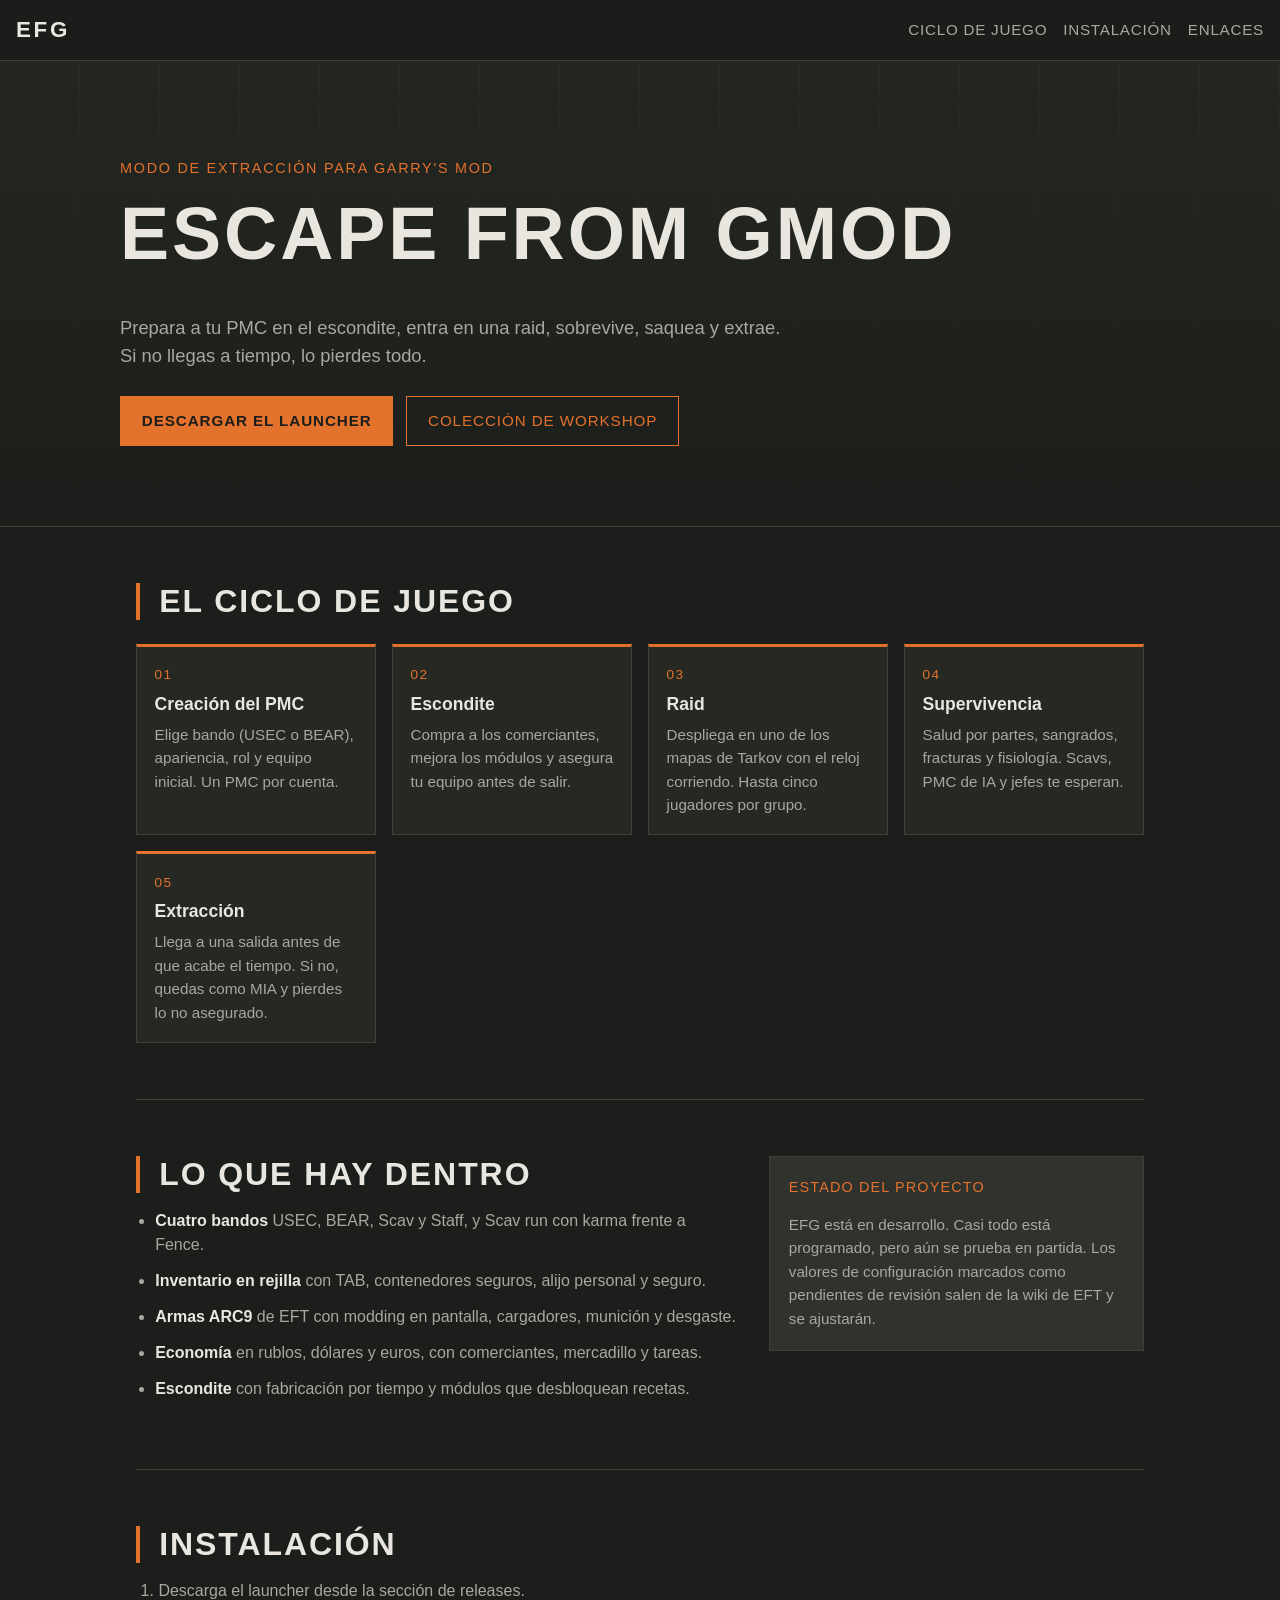
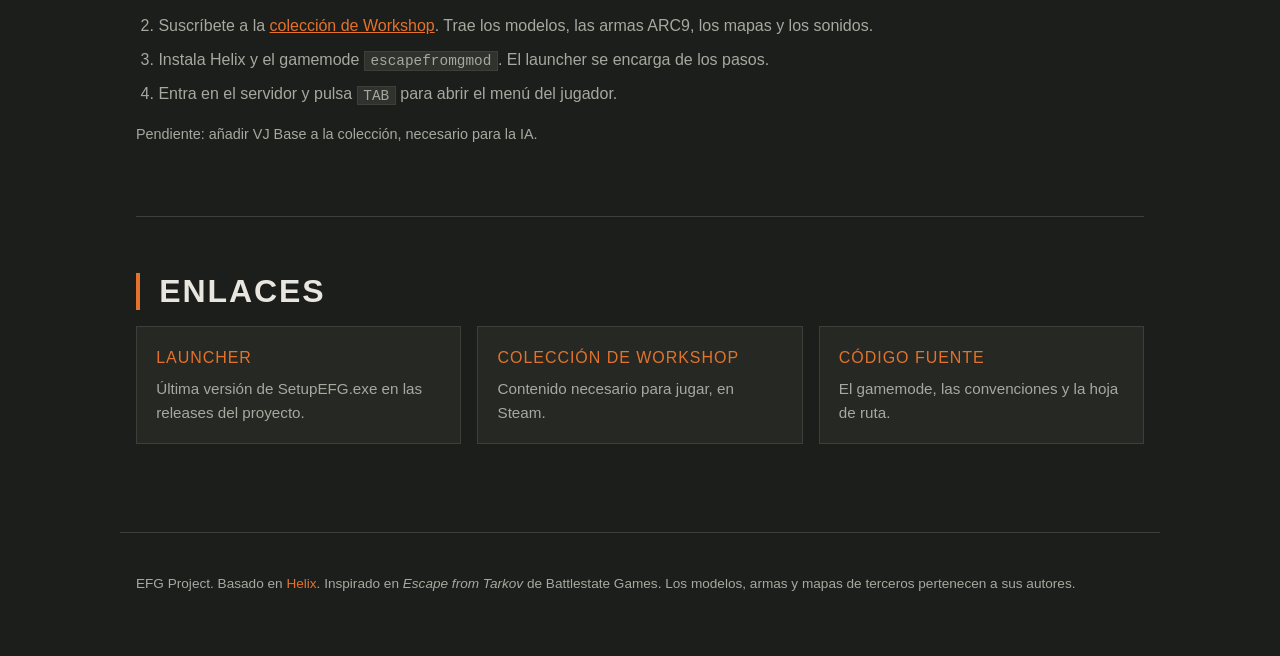
==== index.html @ bb14ceda "Añadir landing page de EFG Página estática con la presentación del modo, el ciclo de juego, instalac" ====
<!doctype html>
<html lang="es">
<head>
	<meta charset="utf-8">
	<meta name="viewport" content="width=device-width, initial-scale=1">
	<title>EFG: Escape from Gmod</title>
	<meta name="description" content="EFG es un modo de extracción al estilo Escape from Tarkov para Garry's Mod, construido sobre Helix.">
	<link rel="icon" href="assets/favicon.svg" type="image/svg+xml">
	<link rel="stylesheet" href="styles.css">
</head>
<body>
	<header class="topbar">
		<a class="brand" href="#inicio">EFG</a>
		<nav class="menu">
			<a href="#ciclo">Ciclo de juego</a>
			<a href="#instalacion">Instalación</a>
			<a href="#enlaces">Enlaces</a>
		</nav>
	</header>

	<section class="hero" id="inicio">
		<div class="hero-inner">
			<p class="kicker">Modo de extracción para Garry's Mod</p>
			<h1>Escape from Gmod</h1>
			<p class="lead">Prepara a tu PMC en el escondite, entra en una raid, sobrevive, saquea y extrae. Si no llegas a tiempo, lo pierdes todo.</p>
			<div class="actions">
				<a class="btn primary" href="https://github.com/IosifStalin6773/EFG/releases/tag/launcher-latest">Descargar el launcher</a>
				<a class="btn" href="https://steamcommunity.com/sharedfiles/filedetails/?id=3224545557">Colección de Workshop</a>
			</div>
		</div>
	</section>

	<main>
		<section class="section" id="ciclo">
			<h2>El ciclo de juego</h2>
			<ol class="cycle">
				<li>
					<span class="step">01</span>
					<h3>Creación del PMC</h3>
					<p>Elige bando (USEC o BEAR), apariencia, rol y equipo inicial. Un PMC por cuenta.</p>
				</li>
				<li>
					<span class="step">02</span>
					<h3>Escondite</h3>
					<p>Compra a los comerciantes, mejora los módulos y asegura tu equipo antes de salir.</p>
				</li>
				<li>
					<span class="step">03</span>
					<h3>Raid</h3>
					<p>Despliega en uno de los mapas de Tarkov con el reloj corriendo. Hasta cinco jugadores por grupo.</p>
				</li>
				<li>
					<span class="step">04</span>
					<h3>Supervivencia</h3>
					<p>Salud por partes, sangrados, fracturas y fisiología. Scavs, PMC de IA y jefes te esperan.</p>
				</li>
				<li>
					<span class="step">05</span>
					<h3>Extracción</h3>
					<p>Llega a una salida antes de que acabe el tiempo. Si no, quedas como MIA y pierdes lo no asegurado.</p>
				</li>
			</ol>
		</section>

		<section class="section split">
			<div>
				<h2>Lo que hay dentro</h2>
				<ul class="features">
					<li><strong>Cuatro bandos</strong> USEC, BEAR, Scav y Staff, y Scav run con karma frente a Fence.</li>
					<li><strong>Inventario en rejilla</strong> con TAB, contenedores seguros, alijo personal y seguro.</li>
					<li><strong>Armas ARC9</strong> de EFT con modding en pantalla, cargadores, munición y desgaste.</li>
					<li><strong>Economía</strong> en rublos, dólares y euros, con comerciantes, mercadillo y tareas.</li>
					<li><strong>Escondite</strong> con fabricación por tiempo y módulos que desbloquean recetas.</li>
				</ul>
			</div>
			<aside class="note">
				<p class="note-title">Estado del proyecto</p>
				<p>EFG está en desarrollo. Casi todo está programado, pero aún se prueba en partida. Los valores de configuración marcados como pendientes de revisión salen de la wiki de EFT y se ajustarán.</p>
			</aside>
		</section>

		<section class="section" id="instalacion">
			<h2>Instalación</h2>
			<ol class="steps">
				<li>Descarga el launcher desde la sección de releases.</li>
				<li>Suscríbete a la <a href="https://steamcommunity.com/sharedfiles/filedetails/?id=3224545557">colección de Workshop</a>. Trae los modelos, las armas ARC9, los mapas y los sonidos.</li>
				<li>Instala Helix y el gamemode <code>escapefromgmod</code>. El launcher se encarga de los pasos.</li>
				<li>Entra en el servidor y pulsa <kbd>TAB</kbd> para abrir el menú del jugador.</li>
			</ol>
			<p class="muted">Pendiente: añadir VJ Base a la colección, necesario para la IA.</p>
		</section>

		<section class="section" id="enlaces">
			<h2>Enlaces</h2>
			<div class="links">
				<a class="card" href="https://github.com/IosifStalin6773/EFG/releases/tag/launcher-latest">
					<span class="card-title">Launcher</span>
					<span class="card-text">Última versión de SetupEFG.exe en las releases del proyecto.</span>
				</a>
				<a class="card" href="https://steamcommunity.com/sharedfiles/filedetails/?id=3224545557">
					<span class="card-title">Colección de Workshop</span>
					<span class="card-text">Contenido necesario para jugar, en Steam.</span>
				</a>
				<a class="card" href="https://github.com/IosifStalin6773/EFG">
					<span class="card-title">Código fuente</span>
					<span class="card-text">El gamemode, las convenciones y la hoja de ruta.</span>
				</a>
			</div>
		</section>
	</main>

	<footer class="footer">
		<p>EFG Project. Basado en <a href="https://github.com/nebulouscloud/helix">Helix</a>. Inspirado en <em>Escape from Tarkov</em> de Battlestate Games. Los modelos, armas y mapas de terceros pertenecen a sus autores.</p>
	</footer>
</body>
</html>
---- styles.css ----
:root {
	--efg-bg: #1c1e1b;
	--efg-panel: #262823;
	--efg-panel-2: #2f322d;
	--efg-line: #3d4039;
	--efg-text: #e8e6df;
	--efg-muted: #a7a89f;
	--efg-accent: #e3722d;
	--efg-accent-dark: #8c3b14;
	--efg-font: "Bender", "Segoe UI", Arial, Helvetica, sans-serif;
}

* {
	box-sizing: border-box;
}

html {
	scroll-behavior: smooth;
}

body {
	margin: 0;
	background: var(--efg-bg);
	color: var(--efg-text);
	font-family: var(--efg-font);
	line-height: 1.55;
}

a {
	color: var(--efg-accent);
	text-decoration: none;
}

a:hover {
	text-decoration: underline;
}

h1,
h2,
h3 {
	line-height: 1.15;
	margin: 0 0 0.5em;
}

h1 {
	font-size: clamp(2.4rem, 7vw, 4.6rem);
	text-transform: uppercase;
	letter-spacing: 0.04em;
}

h2 {
	font-size: clamp(1.5rem, 4vw, 2rem);
	text-transform: uppercase;
	letter-spacing: 0.06em;
	border-left: 4px solid var(--efg-accent);
	padding-left: 0.6em;
}

h3 {
	font-size: 1.1rem;
}

p {
	margin: 0 0 1em;
}

.topbar {
	position: sticky;
	top: 0;
	z-index: 10;
	display: flex;
	align-items: center;
	justify-content: space-between;
	flex-wrap: wrap;
	gap: 0.5rem 1rem;
	padding: 0.8rem 16px;
	background: rgba(28, 30, 27, 0.94);
	border-bottom: 1px solid var(--efg-line);
}

.brand {
	color: var(--efg-text);
	font-size: 1.4rem;
	font-weight: bold;
	letter-spacing: 0.12em;
}

.menu {
	display: flex;
	flex-wrap: wrap;
	gap: 1rem;
}

.menu a {
	color: var(--efg-muted);
	font-size: 0.95rem;
	text-transform: uppercase;
	letter-spacing: 0.05em;
}

.menu a:hover {
	color: var(--efg-accent);
	text-decoration: none;
}

.hero {
	padding: 6rem 16px 5rem;
	background:
		linear-gradient(180deg, rgba(28, 30, 27, 0.2), var(--efg-bg)),
		repeating-linear-gradient(90deg, transparent 0 79px, rgba(227, 114, 45, 0.06) 79px 80px),
		var(--efg-panel);
	border-bottom: 1px solid var(--efg-line);
}

.hero-inner,
main,
.footer {
	max-width: 1040px;
	margin: 0 auto;
}

.kicker {
	color: var(--efg-accent);
	text-transform: uppercase;
	letter-spacing: 0.12em;
	font-size: 0.9rem;
	margin-bottom: 0.8rem;
}

.lead {
	font-size: 1.15rem;
	color: var(--efg-muted);
	max-width: 42rem;
}

.actions {
	display: flex;
	flex-wrap: wrap;
	gap: 0.8rem;
	margin-top: 1.6rem;
}

.btn {
	display: inline-block;
	padding: 0.75rem 1.3rem;
	border: 1px solid var(--efg-accent);
	color: var(--efg-accent);
	text-transform: uppercase;
	letter-spacing: 0.06em;
	font-size: 0.95rem;
}

.btn:hover {
	background: rgba(227, 114, 45, 0.12);
	text-decoration: none;
}

.btn.primary {
	background: var(--efg-accent);
	color: #1c1e1b;
	font-weight: bold;
}

.btn.primary:hover {
	background: #f0844a;
}

main {
	padding: 0 16px;
}

.section {
	padding: 3.5rem 0;
	border-bottom: 1px solid var(--efg-line);
}

.section:last-of-type {
	border-bottom: none;
}

.cycle {
	list-style: none;
	padding: 0;
	margin: 1.5rem 0 0;
	display: grid;
	grid-template-columns: repeat(auto-fit, minmax(190px, 1fr));
	gap: 1rem;
	counter-reset: none;
}

.cycle li {
	background: var(--efg-panel);
	border: 1px solid var(--efg-line);
	border-top: 3px solid var(--efg-accent);
	padding: 1.1rem;
}

.step {
	display: block;
	color: var(--efg-accent);
	font-size: 0.85rem;
	letter-spacing: 0.1em;
	margin-bottom: 0.5rem;
}

.cycle p {
	color: var(--efg-muted);
	font-size: 0.95rem;
	margin: 0;
}

.split {
	display: grid;
	grid-template-columns: 1.6fr 1fr;
	gap: 2rem;
	align-items: start;
}

.features {
	padding-left: 1.2rem;
	margin: 0;
}

.features li {
	margin-bottom: 0.7rem;
	color: var(--efg-muted);
}

.features strong {
	color: var(--efg-text);
}

.note {
	background: var(--efg-panel-2);
	border: 1px solid var(--efg-line);
	padding: 1.2rem;
}

.note-title {
	color: var(--efg-accent);
	text-transform: uppercase;
	letter-spacing: 0.08em;
	font-size: 0.9rem;
}

.note p:last-child {
	margin: 0;
	color: var(--efg-muted);
	font-size: 0.95rem;
}

.steps {
	padding-left: 1.4rem;
	color: var(--efg-muted);
}

.steps li {
	margin-bottom: 0.6rem;
}

.steps a {
	text-decoration: underline;
}

code,
kbd {
	font-family: Consolas, "Courier New", monospace;
	background: var(--efg-panel-2);
	border: 1px solid var(--efg-line);
	padding: 0.05rem 0.35rem;
	font-size: 0.9em;
}

.muted {
	color: var(--efg-muted);
	font-size: 0.9rem;
	margin-top: 1rem;
}

.links {
	display: grid;
	grid-template-columns: repeat(auto-fit, minmax(240px, 1fr));
	gap: 1rem;
}

.card {
	display: flex;
	flex-direction: column;
	gap: 0.4rem;
	padding: 1.2rem;
	background: var(--efg-panel);
	border: 1px solid var(--efg-line);
	color: var(--efg-text);
}

.card:hover {
	border-color: var(--efg-accent);
	text-decoration: none;
}

.card-title {
	color: var(--efg-accent);
	text-transform: uppercase;
	letter-spacing: 0.06em;
}

.card-text {
	color: var(--efg-muted);
	font-size: 0.95rem;
}

.footer {
	padding: 2.5rem 16px 3rem;
	color: var(--efg-muted);
	font-size: 0.85rem;
	border-top: 1px solid var(--efg-line);
	margin-top: 2rem;
}

@media (max-width: 760px) {
	.split {
		grid-template-columns: 1fr;
	}

	.hero {
		padding: 4rem 16px 3.5rem;
	}
}
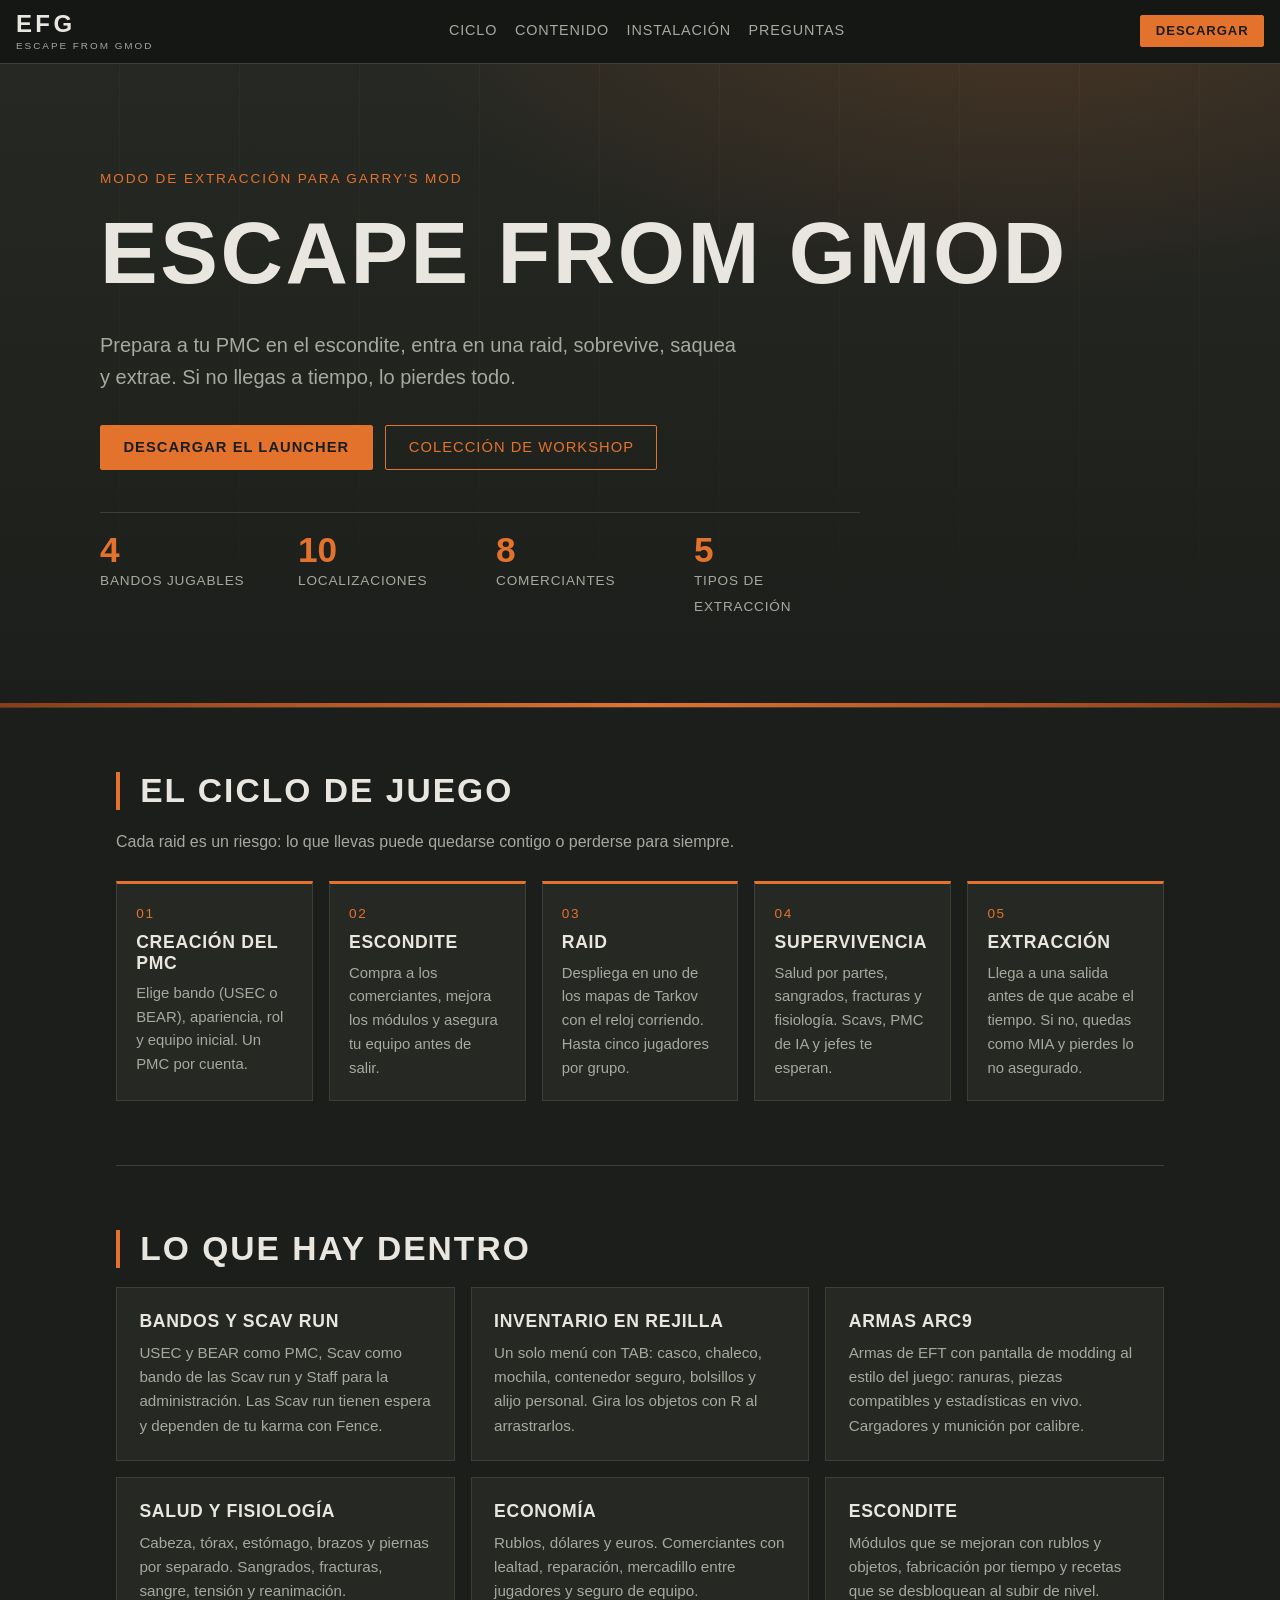
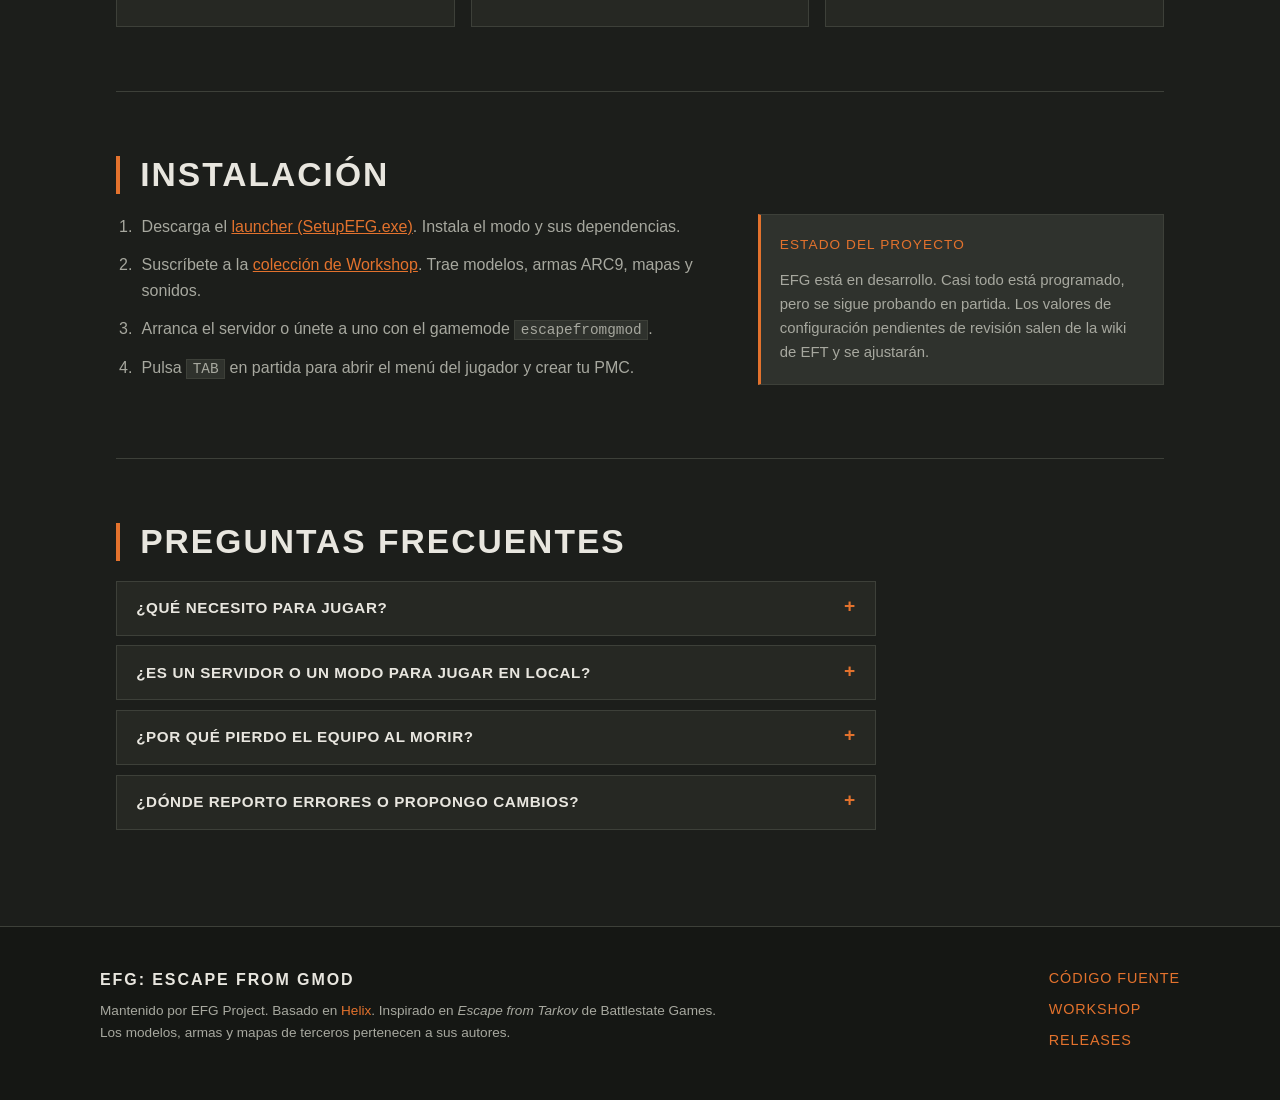
==== commit 7f1966ab: "Rediseñar la landing de EFG y añadir metadatos para compartir Portada con cifras del modo, barra sup" ====
--- a/index.html
+++ b/index.html
@@ -3,19 +3,37 @@
 <head>
 	<meta charset="utf-8">
 	<meta name="viewport" content="width=device-width, initial-scale=1">
-	<title>EFG: Escape from Gmod</title>
-	<meta name="description" content="EFG es un modo de extracción al estilo Escape from Tarkov para Garry's Mod, construido sobre Helix.">
+	<title>EFG: Escape from Gmod, modo de extracción para Garry's Mod</title>
+	<meta name="description" content="EFG es un modo de extracción al estilo Escape from Tarkov para Garry's Mod, construido sobre Helix. Prepara tu PMC, entra en raid, saquea y extrae.">
+	<meta name="theme-color" content="#1c1e1b">
+	<meta name="robots" content="index, follow">
+	<link rel="canonical" href="https://escapefromgmod.dpdns.org/">
 	<link rel="icon" href="assets/favicon.svg" type="image/svg+xml">
+
+	<meta property="og:type" content="website">
+	<meta property="og:site_name" content="EFG: Escape from Gmod">
+	<meta property="og:title" content="EFG: Escape from Gmod">
+	<meta property="og:description" content="Modo de extracción al estilo Escape from Tarkov para Garry's Mod. Prepara tu PMC, sobrevive, saquea y extrae.">
+	<meta property="og:url" content="https://escapefromgmod.dpdns.org/">
+	<meta property="og:locale" content="es_ES">
+	<meta name="twitter:card" content="summary">
+	<meta name="twitter:title" content="EFG: Escape from Gmod">
+	<meta name="twitter:description" content="Modo de extracción al estilo Escape from Tarkov para Garry's Mod.">
+
 	<link rel="stylesheet" href="styles.css">
 </head>
 <body>
+	<a class="skip" href="#contenido">Saltar al contenido</a>
+
 	<header class="topbar">
-		<a class="brand" href="#inicio">EFG</a>
-		<nav class="menu">
-			<a href="#ciclo">Ciclo de juego</a>
+		<a class="brand" href="#inicio" aria-label="EFG, inicio">EFG<span>Escape from Gmod</span></a>
+		<nav class="menu" aria-label="Principal">
+			<a href="#ciclo">Ciclo</a>
+			<a href="#contenido-modo">Contenido</a>
 			<a href="#instalacion">Instalación</a>
-			<a href="#enlaces">Enlaces</a>
+			<a href="#preguntas">Preguntas</a>
 		</nav>
+		<a class="btn small" href="https://github.com/IosifStalin6773/EFG/releases/download/launcher-latest/SetupEFG.exe">Descargar</a>
 	</header>
 
 	<section class="hero" id="inicio">
@@ -24,15 +42,22 @@
 			<h1>Escape from Gmod</h1>
 			<p class="lead">Prepara a tu PMC en el escondite, entra en una raid, sobrevive, saquea y extrae. Si no llegas a tiempo, lo pierdes todo.</p>
 			<div class="actions">
-				<a class="btn primary" href="https://github.com/IosifStalin6773/EFG/releases/tag/launcher-latest">Descargar el launcher</a>
+				<a class="btn primary" href="https://github.com/IosifStalin6773/EFG/releases/download/launcher-latest/SetupEFG.exe">Descargar el launcher</a>
 				<a class="btn" href="https://steamcommunity.com/sharedfiles/filedetails/?id=3224545557">Colección de Workshop</a>
 			</div>
+			<ul class="stats" aria-label="Datos del modo">
+				<li><strong>4</strong><span>bandos jugables</span></li>
+				<li><strong>10</strong><span>localizaciones</span></li>
+				<li><strong>8</strong><span>comerciantes</span></li>
+				<li><strong>5</strong><span>tipos de extracción</span></li>
+			</ul>
 		</div>
 	</section>
 
-	<main>
+	<main id="contenido">
 		<section class="section" id="ciclo">
 			<h2>El ciclo de juego</h2>
+			<p class="intro">Cada raid es un riesgo: lo que llevas puede quedarse contigo o perderse para siempre.</p>
 			<ol class="cycle">
 				<li>
 					<span class="step">01</span>
@@ -62,55 +87,87 @@
 			</ol>
 		</section>
 
-		<section class="section split">
-			<div>
-				<h2>Lo que hay dentro</h2>
-				<ul class="features">
-					<li><strong>Cuatro bandos</strong> USEC, BEAR, Scav y Staff, y Scav run con karma frente a Fence.</li>
-					<li><strong>Inventario en rejilla</strong> con TAB, contenedores seguros, alijo personal y seguro.</li>
-					<li><strong>Armas ARC9</strong> de EFT con modding en pantalla, cargadores, munición y desgaste.</li>
-					<li><strong>Economía</strong> en rublos, dólares y euros, con comerciantes, mercadillo y tareas.</li>
-					<li><strong>Escondite</strong> con fabricación por tiempo y módulos que desbloquean recetas.</li>
-				</ul>
+		<section class="section" id="contenido-modo">
+			<h2>Lo que hay dentro</h2>
+			<div class="grid">
+				<article class="feature">
+					<h3>Bandos y Scav run</h3>
+					<p>USEC y BEAR como PMC, Scav como bando de las Scav run y Staff para la administración. Las Scav run tienen espera y dependen de tu karma con Fence.</p>
+				</article>
+				<article class="feature">
+					<h3>Inventario en rejilla</h3>
+					<p>Un solo menú con TAB: casco, chaleco, mochila, contenedor seguro, bolsillos y alijo personal. Gira los objetos con R al arrastrarlos.</p>
+				</article>
+				<article class="feature">
+					<h3>Armas ARC9</h3>
+					<p>Armas de EFT con pantalla de modding al estilo del juego: ranuras, piezas compatibles y estadísticas en vivo. Cargadores y munición por calibre.</p>
+				</article>
+				<article class="feature">
+					<h3>Salud y fisiología</h3>
+					<p>Cabeza, tórax, estómago, brazos y piernas por separado. Sangrados, fracturas, sangre, tensión y reanimación.</p>
+				</article>
+				<article class="feature">
+					<h3>Economía</h3>
+					<p>Rublos, dólares y euros. Comerciantes con lealtad, reparación, mercadillo entre jugadores y seguro de equipo.</p>
+				</article>
+				<article class="feature">
+					<h3>Escondite</h3>
+					<p>Módulos que se mejoran con rublos y objetos, fabricación por tiempo y recetas que se desbloquean al subir de nivel.</p>
+				</article>
 			</div>
-			<aside class="note">
-				<p class="note-title">Estado del proyecto</p>
-				<p>EFG está en desarrollo. Casi todo está programado, pero aún se prueba en partida. Los valores de configuración marcados como pendientes de revisión salen de la wiki de EFT y se ajustarán.</p>
-			</aside>
 		</section>
 
 		<section class="section" id="instalacion">
 			<h2>Instalación</h2>
-			<ol class="steps">
-				<li>Descarga el launcher desde la sección de releases.</li>
-				<li>Suscríbete a la <a href="https://steamcommunity.com/sharedfiles/filedetails/?id=3224545557">colección de Workshop</a>. Trae los modelos, las armas ARC9, los mapas y los sonidos.</li>
-				<li>Instala Helix y el gamemode <code>escapefromgmod</code>. El launcher se encarga de los pasos.</li>
-				<li>Entra en el servidor y pulsa <kbd>TAB</kbd> para abrir el menú del jugador.</li>
-			</ol>
-			<p class="muted">Pendiente: añadir VJ Base a la colección, necesario para la IA.</p>
+			<div class="split">
+				<ol class="steps">
+					<li>Descarga el <a href="https://github.com/IosifStalin6773/EFG/releases/download/launcher-latest/SetupEFG.exe">launcher (SetupEFG.exe)</a>. Instala el modo y sus dependencias.</li>
+					<li>Suscríbete a la <a href="https://steamcommunity.com/sharedfiles/filedetails/?id=3224545557">colección de Workshop</a>. Trae modelos, armas ARC9, mapas y sonidos.</li>
+					<li>Arranca el servidor o únete a uno con el gamemode <code>escapefromgmod</code>.</li>
+					<li>Pulsa <kbd>TAB</kbd> en partida para abrir el menú del jugador y crear tu PMC.</li>
+				</ol>
+				<aside class="note">
+					<p class="note-title">Estado del proyecto</p>
+					<p>EFG está en desarrollo. Casi todo está programado, pero se sigue probando en partida. Los valores de configuración pendientes de revisión salen de la wiki de EFT y se ajustarán.</p>
+				</aside>
+			</div>
 		</section>
 
-		<section class="section" id="enlaces">
-			<h2>Enlaces</h2>
-			<div class="links">
-				<a class="card" href="https://github.com/IosifStalin6773/EFG/releases/tag/launcher-latest">
-					<span class="card-title">Launcher</span>
-					<span class="card-text">Última versión de SetupEFG.exe en las releases del proyecto.</span>
-				</a>
-				<a class="card" href="https://steamcommunity.com/sharedfiles/filedetails/?id=3224545557">
-					<span class="card-title">Colección de Workshop</span>
-					<span class="card-text">Contenido necesario para jugar, en Steam.</span>
-				</a>
-				<a class="card" href="https://github.com/IosifStalin6773/EFG">
-					<span class="card-title">Código fuente</span>
-					<span class="card-text">El gamemode, las convenciones y la hoja de ruta.</span>
-				</a>
+		<section class="section" id="preguntas">
+			<h2>Preguntas frecuentes</h2>
+			<div class="faq">
+				<details>
+					<summary>¿Qué necesito para jugar?</summary>
+					<p>Garry's Mod con Helix en <code>garrysmod/gamemodes/helix</code>, el gamemode EFG y la colección de Workshop. Para la IA hace falta VJ Base, que todavía no está en la colección.</p>
+				</details>
+				<details>
+					<summary>¿Es un servidor o un modo para jugar en local?</summary>
+					<p>Funciona en un servidor dedicado o en un servidor de escucha. Los administradores tienen comandos para crear raids, zonas de IA, botín y comerciantes.</p>
+				</details>
+				<details>
+					<summary>¿Por qué pierdo el equipo al morir?</summary>
+					<p>Es el ciclo de EFT: lo que llevas se pierde salvo lo que aseguras y el contenedor seguro. Lo asegurado vuelve a tu alijo tras un tiempo.</p>
+				</details>
+				<details>
+					<summary>¿Dónde reporto errores o propongo cambios?</summary>
+					<p>En el <a href="https://github.com/IosifStalin6773/EFG/issues">repositorio del proyecto</a>. Las mejoras previstas están en la hoja de ruta del README.</p>
+				</details>
 			</div>
 		</section>
 	</main>
 
 	<footer class="footer">
-		<p>EFG Project. Basado en <a href="https://github.com/nebulouscloud/helix">Helix</a>. Inspirado en <em>Escape from Tarkov</em> de Battlestate Games. Los modelos, armas y mapas de terceros pertenecen a sus autores.</p>
+		<div class="footer-inner">
+			<div>
+				<p class="brand-foot">EFG: Escape from Gmod</p>
+				<p class="muted">Mantenido por EFG Project. Basado en <a href="https://github.com/nebulouscloud/helix">Helix</a>. Inspirado en <em>Escape from Tarkov</em> de Battlestate Games. Los modelos, armas y mapas de terceros pertenecen a sus autores.</p>
+			</div>
+			<nav class="footer-links" aria-label="Enlaces">
+				<a href="https://github.com/IosifStalin6773/EFG">Código fuente</a>
+				<a href="https://steamcommunity.com/sharedfiles/filedetails/?id=3224545557">Workshop</a>
+				<a href="https://github.com/IosifStalin6773/EFG/releases/tag/launcher-latest">Releases</a>
+			</nav>
+		</div>
 	</footer>
 </body>
 </html>
--- a/styles.css
+++ b/styles.css
@@ -1,13 +1,16 @@
 :root {
 	--efg-bg: #1c1e1b;
+	--efg-bg-deep: #151714;
 	--efg-panel: #262823;
 	--efg-panel-2: #2f322d;
 	--efg-line: #3d4039;
 	--efg-text: #e8e6df;
 	--efg-muted: #a7a89f;
 	--efg-accent: #e3722d;
+	--efg-accent-hi: #f0844a;
 	--efg-accent-dark: #8c3b14;
 	--efg-font: "Bender", "Segoe UI", Arial, Helvetica, sans-serif;
+	--efg-radius: 2px;
 }
 
 * {
@@ -16,6 +19,7 @@
 
 html {
 	scroll-behavior: smooth;
+	-webkit-text-size-adjust: 100%;
 }
 
 body {
@@ -23,7 +27,9 @@
 	background: var(--efg-bg);
 	color: var(--efg-text);
 	font-family: var(--efg-font);
-	line-height: 1.55;
+	font-size: 16px;
+	line-height: 1.6;
+	-webkit-font-smoothing: antialiased;
 }
 
 a {
@@ -33,6 +39,12 @@
 
 a:hover {
 	text-decoration: underline;
+}
+
+a:focus-visible,
+summary:focus-visible {
+	outline: 2px solid var(--efg-accent-hi);
+	outline-offset: 3px;
 }
 
 h1,
@@ -43,26 +55,56 @@
 }
 
 h1 {
-	font-size: clamp(2.4rem, 7vw, 4.6rem);
-	text-transform: uppercase;
-	letter-spacing: 0.04em;
+	font-size: clamp(2.6rem, 8vw, 5.4rem);
+	text-transform: uppercase;
+	letter-spacing: 0.03em;
+	margin-bottom: 0.3em;
 }
 
 h2 {
-	font-size: clamp(1.5rem, 4vw, 2rem);
+	font-size: clamp(1.5rem, 4vw, 2.1rem);
 	text-transform: uppercase;
 	letter-spacing: 0.06em;
 	border-left: 4px solid var(--efg-accent);
 	padding-left: 0.6em;
+	margin-bottom: 1.2rem;
 }
 
 h3 {
 	font-size: 1.1rem;
+	text-transform: uppercase;
+	letter-spacing: 0.04em;
 }
 
 p {
 	margin: 0 0 1em;
 }
+
+code,
+kbd {
+	font-family: Consolas, "Courier New", monospace;
+	background: var(--efg-panel-2);
+	border: 1px solid var(--efg-line);
+	padding: 0.05rem 0.35rem;
+	font-size: 0.9em;
+}
+
+.skip {
+	position: absolute;
+	left: -999px;
+	top: 0;
+	background: var(--efg-accent);
+	color: #1c1e1b;
+	padding: 0.5rem 1rem;
+	z-index: 100;
+}
+
+.skip:focus {
+	left: 16px;
+	top: 12px;
+}
+
+/* Barra superior */
 
 .topbar {
 	position: sticky;
@@ -72,86 +114,128 @@
 	align-items: center;
 	justify-content: space-between;
 	flex-wrap: wrap;
-	gap: 0.5rem 1rem;
-	padding: 0.8rem 16px;
-	background: rgba(28, 30, 27, 0.94);
+	gap: 0.6rem 1.2rem;
+	padding: 0.75rem 16px;
+	background: rgba(21, 23, 20, 0.92);
+	backdrop-filter: blur(6px);
 	border-bottom: 1px solid var(--efg-line);
 }
 
 .brand {
+	display: flex;
+	flex-direction: column;
 	color: var(--efg-text);
-	font-size: 1.4rem;
+	line-height: 1;
+}
+
+.brand:hover {
+	text-decoration: none;
+}
+
+.brand {
+	font-size: 1.5rem;
 	font-weight: bold;
-	letter-spacing: 0.12em;
+	letter-spacing: 0.14em;
+}
+
+.brand span {
+	font-size: 0.62rem;
+	font-weight: normal;
+	letter-spacing: 0.2em;
+	text-transform: uppercase;
+	color: var(--efg-muted);
+	margin-top: 0.3rem;
 }
 
 .menu {
 	display: flex;
 	flex-wrap: wrap;
-	gap: 1rem;
+	gap: 0.25rem 1.1rem;
 }
 
 .menu a {
 	color: var(--efg-muted);
-	font-size: 0.95rem;
-	text-transform: uppercase;
-	letter-spacing: 0.05em;
+	font-size: 0.9rem;
+	text-transform: uppercase;
+	letter-spacing: 0.06em;
+	padding: 0.2rem 0;
+	border-bottom: 2px solid transparent;
 }
 
 .menu a:hover {
-	color: var(--efg-accent);
+	color: var(--efg-text);
+	border-bottom-color: var(--efg-accent);
 	text-decoration: none;
 }
 
+/* Portada */
+
 .hero {
-	padding: 6rem 16px 5rem;
+	position: relative;
+	padding: 6.5rem 16px 5.5rem;
 	background:
-		linear-gradient(180deg, rgba(28, 30, 27, 0.2), var(--efg-bg)),
-		repeating-linear-gradient(90deg, transparent 0 79px, rgba(227, 114, 45, 0.06) 79px 80px),
+		radial-gradient(900px 420px at 80% -10%, rgba(227, 114, 45, 0.18), transparent 70%),
+		linear-gradient(180deg, transparent 0%, var(--efg-bg) 100%),
+		repeating-linear-gradient(90deg, transparent 0 119px, rgba(227, 114, 45, 0.05) 119px 120px),
 		var(--efg-panel);
 	border-bottom: 1px solid var(--efg-line);
+	overflow: hidden;
+}
+
+.hero::after {
+	content: "";
+	position: absolute;
+	left: 0;
+	right: 0;
+	bottom: 0;
+	height: 4px;
+	background: linear-gradient(90deg, var(--efg-accent-dark), var(--efg-accent), var(--efg-accent-dark));
 }
 
 .hero-inner,
 main,
-.footer {
-	max-width: 1040px;
+.footer-inner {
+	max-width: 1080px;
 	margin: 0 auto;
 }
 
 .kicker {
 	color: var(--efg-accent);
 	text-transform: uppercase;
-	letter-spacing: 0.12em;
-	font-size: 0.9rem;
-	margin-bottom: 0.8rem;
+	letter-spacing: 0.14em;
+	font-size: 0.85rem;
+	margin-bottom: 0.9rem;
 }
 
 .lead {
-	font-size: 1.15rem;
-	color: var(--efg-muted);
-	max-width: 42rem;
+	font-size: clamp(1.05rem, 2.2vw, 1.25rem);
+	color: var(--efg-muted);
+	max-width: 40rem;
+	margin-bottom: 0;
 }
 
 .actions {
 	display: flex;
 	flex-wrap: wrap;
 	gap: 0.8rem;
-	margin-top: 1.6rem;
+	margin: 2rem 0 2.6rem;
 }
 
 .btn {
 	display: inline-block;
-	padding: 0.75rem 1.3rem;
+	padding: 0.8rem 1.4rem;
 	border: 1px solid var(--efg-accent);
 	color: var(--efg-accent);
 	text-transform: uppercase;
-	letter-spacing: 0.06em;
-	font-size: 0.95rem;
+	letter-spacing: 0.07em;
+	font-size: 0.92rem;
+	line-height: 1.2;
+	border-radius: var(--efg-radius);
+	transition: background 0.15s, color 0.15s, border-color 0.15s;
 }
 
 .btn:hover {
-	background: rgba(227, 114, 45, 0.12);
+	background: rgba(227, 114, 45, 0.14);
 	text-decoration: none;
 }
 
@@ -162,26 +246,74 @@
 }
 
 .btn.primary:hover {
-	background: #f0844a;
-}
+	background: var(--efg-accent-hi);
+	border-color: var(--efg-accent-hi);
+}
+
+.btn.small {
+	padding: 0.45rem 0.9rem;
+	font-size: 0.82rem;
+	background: var(--efg-accent);
+	color: #1c1e1b;
+	font-weight: bold;
+	border-color: var(--efg-accent);
+}
+
+.btn.small:hover {
+	background: var(--efg-accent-hi);
+	border-color: var(--efg-accent-hi);
+}
+
+.stats {
+	list-style: none;
+	margin: 0;
+	padding: 1.2rem 0 0;
+	border-top: 1px solid var(--efg-line);
+	display: grid;
+	grid-template-columns: repeat(auto-fit, minmax(150px, 1fr));
+	gap: 1rem 2rem;
+	max-width: 760px;
+}
+
+.stats strong {
+	display: block;
+	font-size: 2.2rem;
+	color: var(--efg-accent);
+	line-height: 1;
+}
+
+.stats span {
+	color: var(--efg-muted);
+	font-size: 0.85rem;
+	text-transform: uppercase;
+	letter-spacing: 0.06em;
+}
+
+/* Secciones */
 
 main {
 	padding: 0 16px;
 }
 
 .section {
-	padding: 3.5rem 0;
+	padding: 4rem 0;
 	border-bottom: 1px solid var(--efg-line);
 }
 
 .section:last-of-type {
 	border-bottom: none;
+}
+
+.intro {
+	color: var(--efg-muted);
+	max-width: 40rem;
+	margin-bottom: 1.6rem;
 }
 
 .cycle {
 	list-style: none;
 	padding: 0;
-	margin: 1.5rem 0 0;
+	margin: 0;
 	display: grid;
 	grid-template-columns: repeat(auto-fit, minmax(190px, 1fr));
 	gap: 1rem;
@@ -192,18 +324,48 @@
 	background: var(--efg-panel);
 	border: 1px solid var(--efg-line);
 	border-top: 3px solid var(--efg-accent);
-	padding: 1.1rem;
+	padding: 1.2rem;
+	transition: transform 0.15s, border-color 0.15s;
+}
+
+.cycle li:hover {
+	transform: translateY(-2px);
+	border-color: var(--efg-accent);
+	border-top-color: var(--efg-accent);
 }
 
 .step {
 	display: block;
 	color: var(--efg-accent);
 	font-size: 0.85rem;
-	letter-spacing: 0.1em;
+	letter-spacing: 0.12em;
 	margin-bottom: 0.5rem;
 }
 
 .cycle p {
+	color: var(--efg-muted);
+	font-size: 0.93rem;
+	margin: 0;
+}
+
+.grid {
+	display: grid;
+	grid-template-columns: repeat(auto-fit, minmax(260px, 1fr));
+	gap: 1rem;
+}
+
+.feature {
+	background: var(--efg-panel);
+	border: 1px solid var(--efg-line);
+	padding: 1.4rem;
+}
+
+.feature h3 {
+	color: var(--efg-text);
+	margin-bottom: 0.6rem;
+}
+
+.feature p {
 	color: var(--efg-muted);
 	font-size: 0.95rem;
 	margin: 0;
@@ -211,28 +373,30 @@
 
 .split {
 	display: grid;
-	grid-template-columns: 1.6fr 1fr;
+	grid-template-columns: 1.5fr 1fr;
 	gap: 2rem;
 	align-items: start;
 }
 
-.features {
-	padding-left: 1.2rem;
-	margin: 0;
-}
-
-.features li {
-	margin-bottom: 0.7rem;
-	color: var(--efg-muted);
-}
-
-.features strong {
-	color: var(--efg-text);
+.steps {
+	padding-left: 1.3rem;
+	margin: 0;
+	color: var(--efg-muted);
+}
+
+.steps li {
+	margin-bottom: 0.8rem;
+	padding-left: 0.3rem;
+}
+
+.steps a {
+	text-decoration: underline;
 }
 
 .note {
 	background: var(--efg-panel-2);
 	border: 1px solid var(--efg-line);
+	border-left: 3px solid var(--efg-accent);
 	padding: 1.2rem;
 }
 
@@ -240,89 +404,154 @@
 	color: var(--efg-accent);
 	text-transform: uppercase;
 	letter-spacing: 0.08em;
-	font-size: 0.9rem;
+	font-size: 0.85rem;
 }
 
 .note p:last-child {
 	margin: 0;
 	color: var(--efg-muted);
+	font-size: 0.93rem;
+}
+
+/* Preguntas frecuentes */
+
+.faq {
+	display: grid;
+	gap: 0.6rem;
+	max-width: 760px;
+}
+
+.faq details {
+	background: var(--efg-panel);
+	border: 1px solid var(--efg-line);
+	padding: 0.9rem 1.2rem;
+}
+
+.faq details[open] {
+	border-color: var(--efg-accent-dark);
+}
+
+.faq summary {
+	cursor: pointer;
+	font-weight: bold;
+	text-transform: uppercase;
+	letter-spacing: 0.04em;
 	font-size: 0.95rem;
-}
-
-.steps {
-	padding-left: 1.4rem;
-	color: var(--efg-muted);
-}
-
-.steps li {
-	margin-bottom: 0.6rem;
-}
-
-.steps a {
-	text-decoration: underline;
-}
-
-code,
-kbd {
-	font-family: Consolas, "Courier New", monospace;
-	background: var(--efg-panel-2);
-	border: 1px solid var(--efg-line);
-	padding: 0.05rem 0.35rem;
-	font-size: 0.9em;
+	list-style: none;
+}
+
+.faq summary::-webkit-details-marker {
+	display: none;
+}
+
+.faq summary::after {
+	content: "+";
+	float: right;
+	color: var(--efg-accent);
+	font-size: 1.2rem;
+	line-height: 1;
+}
+
+.faq details[open] summary::after {
+	content: "-";
+}
+
+.faq p {
+	color: var(--efg-muted);
+	font-size: 0.95rem;
+	margin: 0.7rem 0 0.2rem;
+}
+
+/* Pie */
+
+.footer {
+	background: var(--efg-bg-deep);
+	border-top: 1px solid var(--efg-line);
+	padding: 2.5rem 16px 3rem;
+	margin-top: 2rem;
+}
+
+.footer-inner {
+	display: flex;
+	flex-wrap: wrap;
+	justify-content: space-between;
+	gap: 1.5rem 3rem;
+}
+
+.footer-inner > div {
+	max-width: 620px;
+}
+
+.brand-foot {
+	color: var(--efg-text);
+	text-transform: uppercase;
+	letter-spacing: 0.12em;
+	font-weight: bold;
+	margin-bottom: 0.5rem;
 }
 
 .muted {
 	color: var(--efg-muted);
-	font-size: 0.9rem;
-	margin-top: 1rem;
-}
-
-.links {
-	display: grid;
-	grid-template-columns: repeat(auto-fit, minmax(240px, 1fr));
-	gap: 1rem;
-}
-
-.card {
+	font-size: 0.85rem;
+	margin: 0;
+}
+
+.footer-links {
 	display: flex;
 	flex-direction: column;
-	gap: 0.4rem;
-	padding: 1.2rem;
-	background: var(--efg-panel);
-	border: 1px solid var(--efg-line);
-	color: var(--efg-text);
-}
-
-.card:hover {
-	border-color: var(--efg-accent);
-	text-decoration: none;
-}
-
-.card-title {
-	color: var(--efg-accent);
+	gap: 0.5rem;
+}
+
+.footer-links a {
 	text-transform: uppercase;
 	letter-spacing: 0.06em;
-}
-
-.card-text {
-	color: var(--efg-muted);
-	font-size: 0.95rem;
-}
-
-.footer {
-	padding: 2.5rem 16px 3rem;
-	color: var(--efg-muted);
-	font-size: 0.85rem;
-	border-top: 1px solid var(--efg-line);
-	margin-top: 2rem;
-}
-
-@media (max-width: 760px) {
+	font-size: 0.9rem;
+}
+
+/* Responsive */
+
+@media (max-width: 860px) {
 	.split {
 		grid-template-columns: 1fr;
 	}
+}
+
+@media (max-width: 720px) {
+	.topbar {
+		padding: 0.7rem 16px;
+	}
+
+	.menu {
+		order: 3;
+		width: 100%;
+		gap: 0.2rem 0.9rem;
+	}
+
+	.menu a {
+		font-size: 0.82rem;
+	}
 
 	.hero {
-		padding: 4rem 16px 3.5rem;
-	}
-}
+		padding: 4.5rem 16px 4rem;
+	}
+
+	.section {
+		padding: 3rem 0;
+	}
+
+	.stats strong {
+		font-size: 1.8rem;
+	}
+}
+
+@media (prefers-reduced-motion: reduce) {
+	html {
+		scroll-behavior: auto;
+	}
+
+	*,
+	*::before,
+	*::after {
+		transition: none !important;
+	}
+}
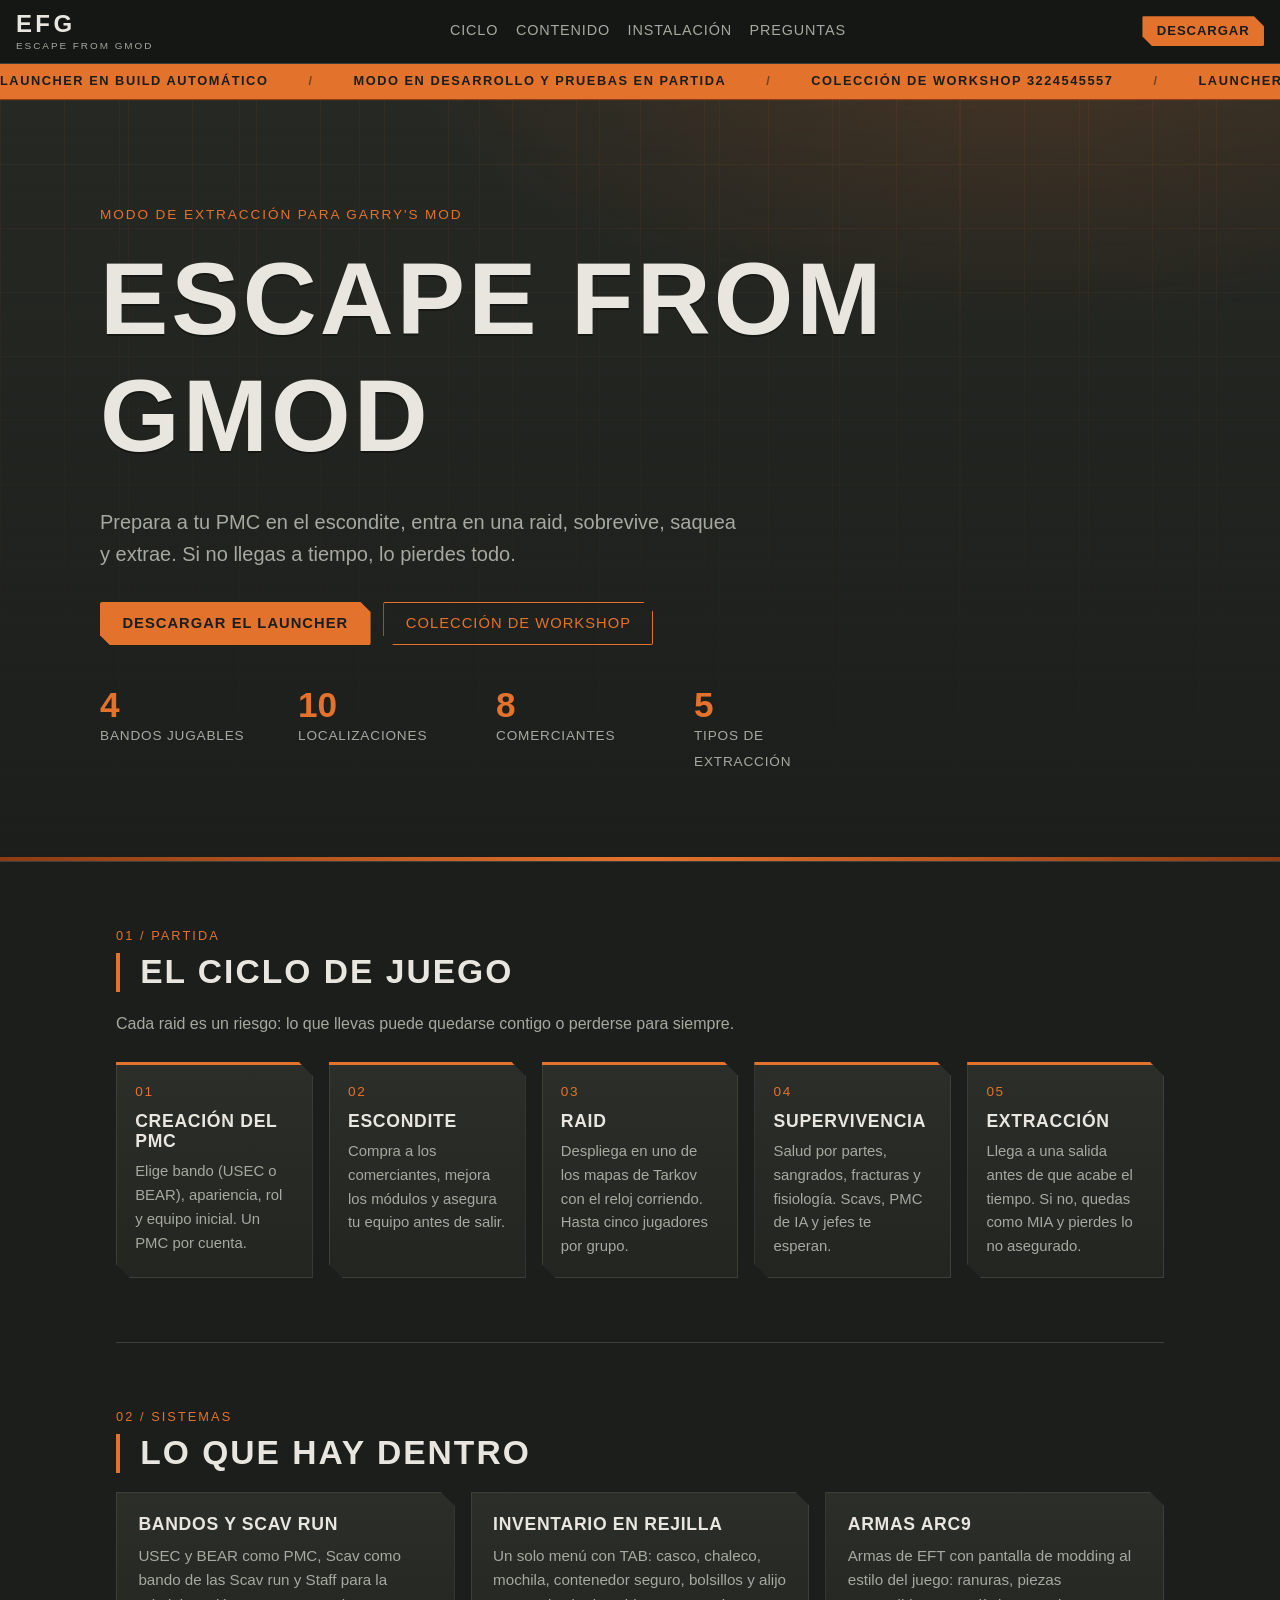
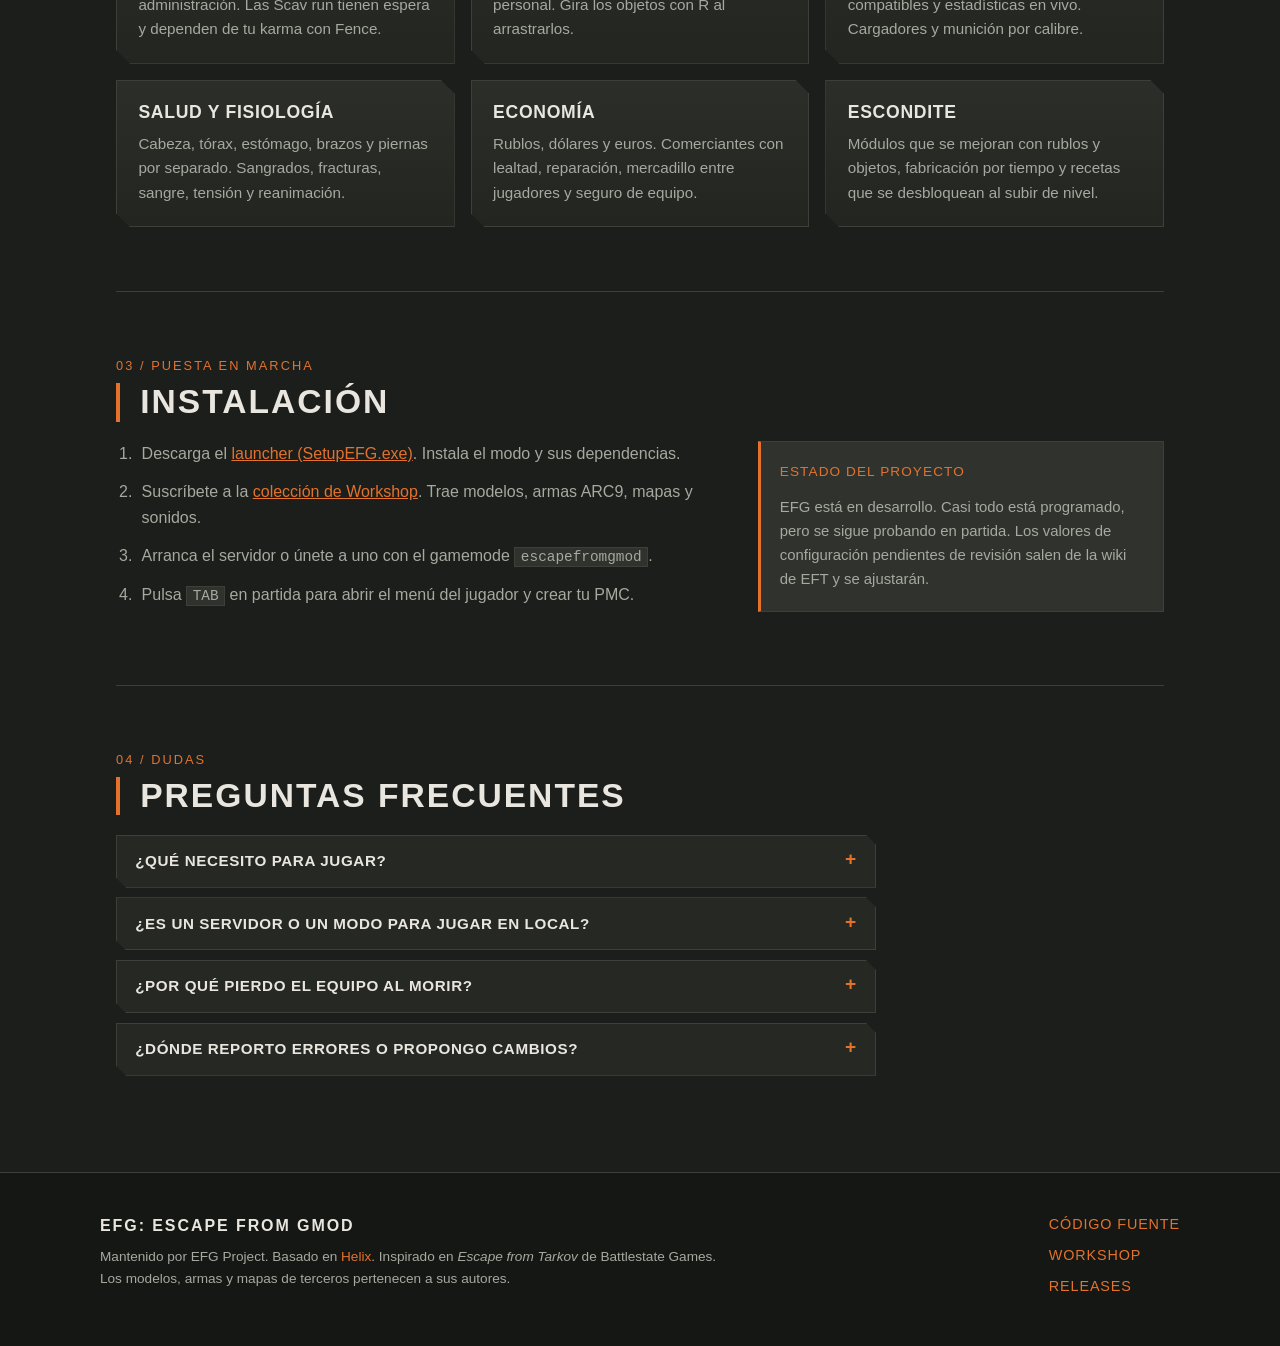
==== commit 83791c99: "Dar a la landing un ritmo visual más fuerte Añade cintillo animado con datos del proyecto, numeració" ====
--- a/index.html
+++ b/index.html
@@ -36,6 +36,12 @@
 		<a class="btn small" href="https://github.com/IosifStalin6773/EFG/releases/download/launcher-latest/SetupEFG.exe">Descargar</a>
 	</header>
 
+	<div class="ticker" role="status">
+		<div class="ticker-track">
+			<span>Launcher en build automático</span><span>Modo en desarrollo y pruebas en partida</span><span>Colección de Workshop 3224545557</span><span>Launcher en build automático</span><span>Modo en desarrollo y pruebas en partida</span><span>Colección de Workshop 3224545557</span>
+		</div>
+	</div>
+
 	<section class="hero" id="inicio">
 		<div class="hero-inner">
 			<p class="kicker">Modo de extracción para Garry's Mod</p>
@@ -56,6 +62,7 @@
 
 	<main id="contenido">
 		<section class="section" id="ciclo">
+			<p class="eyebrow">01 / Partida</p>
 			<h2>El ciclo de juego</h2>
 			<p class="intro">Cada raid es un riesgo: lo que llevas puede quedarse contigo o perderse para siempre.</p>
 			<ol class="cycle">
@@ -88,6 +95,7 @@
 		</section>
 
 		<section class="section" id="contenido-modo">
+			<p class="eyebrow">02 / Sistemas</p>
 			<h2>Lo que hay dentro</h2>
 			<div class="grid">
 				<article class="feature">
@@ -118,6 +126,7 @@
 		</section>
 
 		<section class="section" id="instalacion">
+			<p class="eyebrow">03 / Puesta en marcha</p>
 			<h2>Instalación</h2>
 			<div class="split">
 				<ol class="steps">
@@ -134,6 +143,7 @@
 		</section>
 
 		<section class="section" id="preguntas">
+			<p class="eyebrow">04 / Dudas</p>
 			<h2>Preguntas frecuentes</h2>
 			<div class="faq">
 				<details>
--- a/styles.css
+++ b/styles.css
@@ -555,3 +555,138 @@
 		transition: none !important;
 	}
 }
+
+/* Rediseño 2: portada más fuerte, cintillo y bloques con esquinas */
+
+.ticker {
+	background: var(--efg-accent);
+	color: #1c1e1b;
+	overflow: hidden;
+	white-space: nowrap;
+	border-bottom: 1px solid var(--efg-accent-dark);
+}
+
+.ticker-track {
+	display: inline-flex;
+	gap: 2.5rem;
+	padding: 0.45rem 0;
+	animation: efg-ticker 38s linear infinite;
+	font-size: 0.8rem;
+	text-transform: uppercase;
+	letter-spacing: 0.12em;
+	font-weight: bold;
+}
+
+.ticker-track span::after {
+	content: "/";
+	margin-left: 2.5rem;
+	opacity: 0.55;
+}
+
+@keyframes efg-ticker {
+	from { transform: translateX(0); }
+	to { transform: translateX(-50%); }
+}
+
+.hero {
+	padding-bottom: 5.5rem;
+}
+
+.hero::before {
+	content: "";
+	position: absolute;
+	inset: 0;
+	background-image:
+		linear-gradient(rgba(227, 114, 45, 0.07) 1px, transparent 1px),
+		linear-gradient(90deg, rgba(227, 114, 45, 0.07) 1px, transparent 1px);
+	background-size: 64px 64px;
+	mask-image: linear-gradient(180deg, #000 0%, transparent 85%);
+	-webkit-mask-image: linear-gradient(180deg, #000 0%, transparent 85%);
+	pointer-events: none;
+}
+
+.hero-inner {
+	position: relative;
+}
+
+.hero h1 {
+	font-size: clamp(2.8rem, 9vw, 6.4rem);
+	text-shadow: 0 2px 0 rgba(0, 0, 0, 0.35);
+}
+
+.eyebrow {
+	color: var(--efg-accent);
+	font-size: 0.8rem;
+	text-transform: uppercase;
+	letter-spacing: 0.16em;
+	margin-bottom: 0.4rem;
+}
+
+.section h2 {
+	margin-top: 0;
+}
+
+.feature,
+.cycle li {
+	position: relative;
+	clip-path: polygon(0 0, calc(100% - 14px) 0, 100% 14px, 100% 100%, 14px 100%, 0 calc(100% - 14px));
+	border: none;
+	background: linear-gradient(180deg, #2c2f29, #232520);
+	box-shadow: inset 0 0 0 1px var(--efg-line);
+}
+
+.cycle li {
+	border-top: none;
+}
+
+.cycle li::before {
+	content: "";
+	position: absolute;
+	left: 0;
+	top: 0;
+	width: 100%;
+	height: 3px;
+	background: var(--efg-accent);
+}
+
+.feature:hover,
+.cycle li:hover {
+	box-shadow: inset 0 0 0 1px var(--efg-accent);
+}
+
+.btn {
+	clip-path: polygon(0 0, calc(100% - 10px) 0, 100% 10px, 100% 100%, 10px 100%, 0 calc(100% - 10px));
+	border: none;
+	box-shadow: inset 0 0 0 1px var(--efg-accent);
+}
+
+.btn.primary {
+	box-shadow: none;
+}
+
+.stats {
+	border-top: none;
+	padding-top: 0;
+}
+
+.section {
+	position: relative;
+}
+
+.faq details {
+	clip-path: polygon(0 0, calc(100% - 10px) 0, 100% 10px, 100% 100%, 10px 100%, 0 calc(100% - 10px));
+	border: none;
+	box-shadow: inset 0 0 0 1px var(--efg-line);
+}
+
+@media (max-width: 720px) {
+	.hero {
+		padding-bottom: 4rem;
+	}
+}
+
+@media (prefers-reduced-motion: reduce) {
+	.ticker-track {
+		animation: none;
+	}
+}
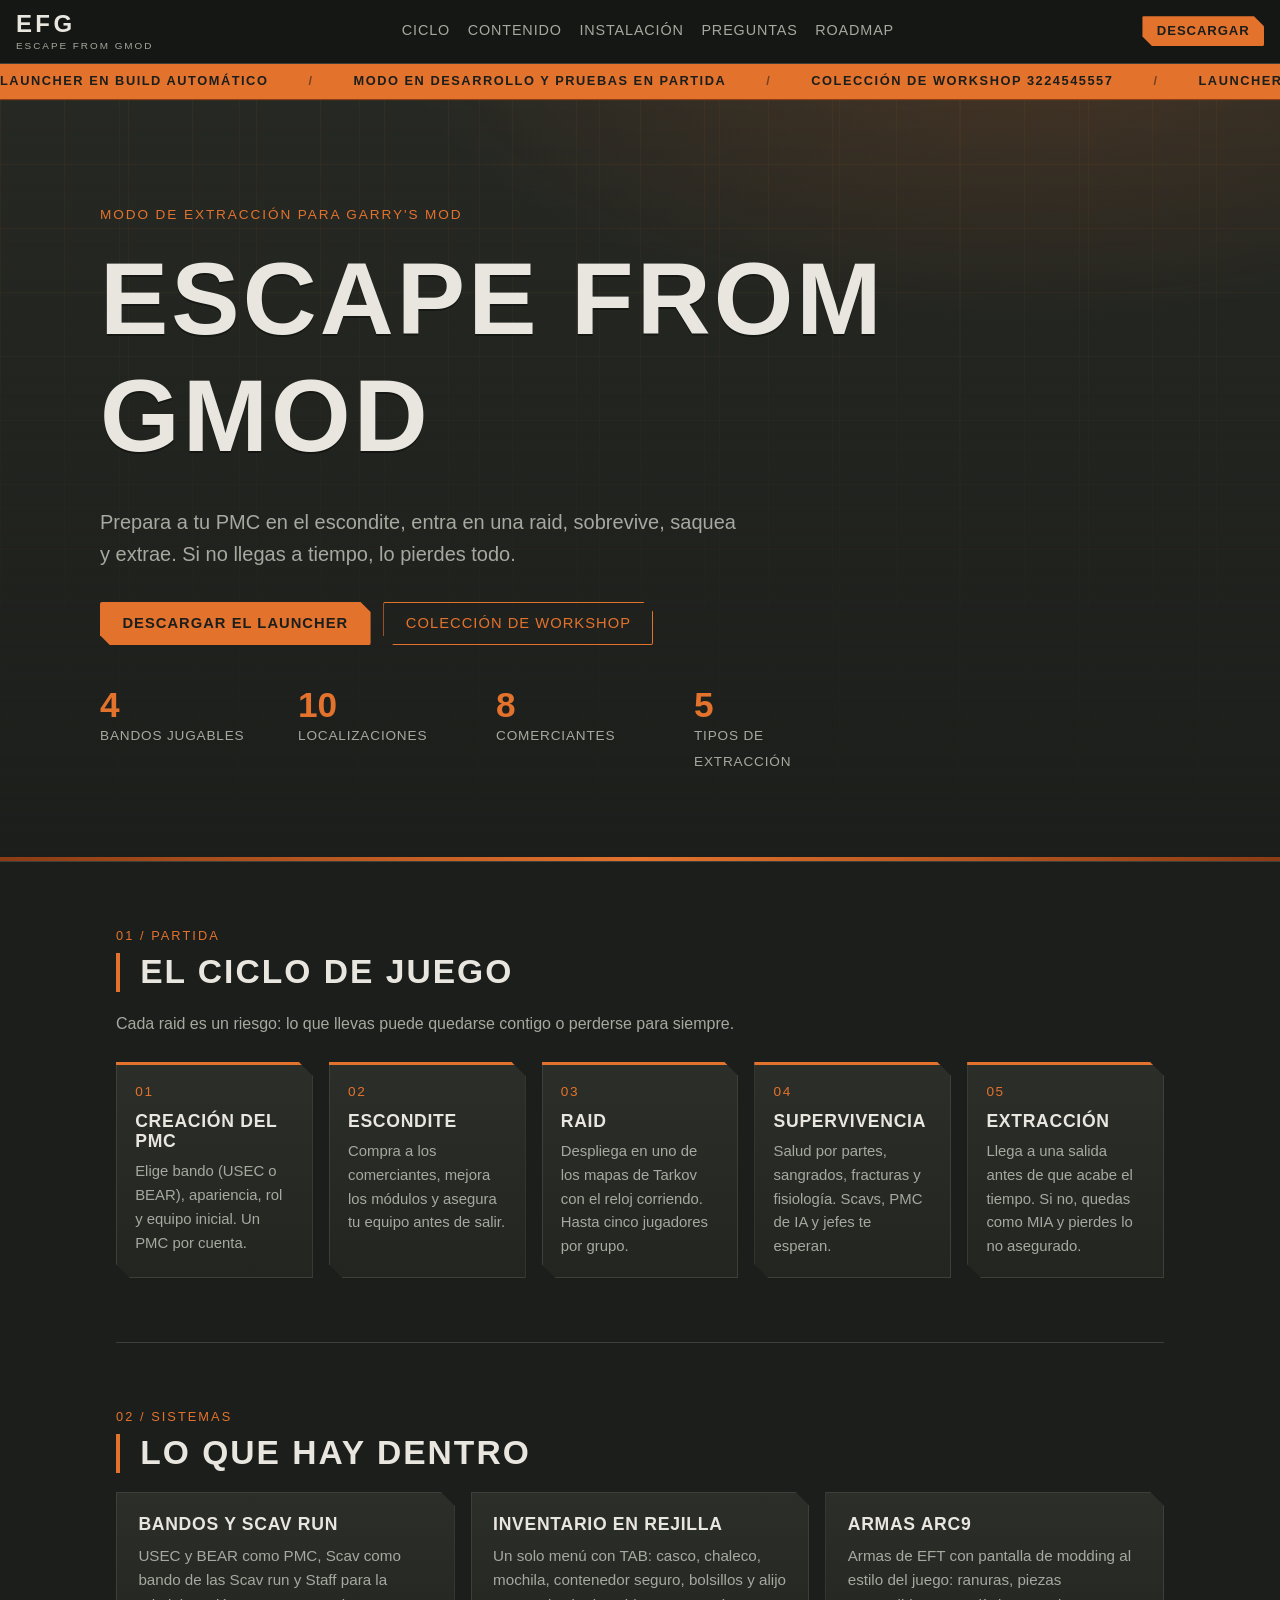
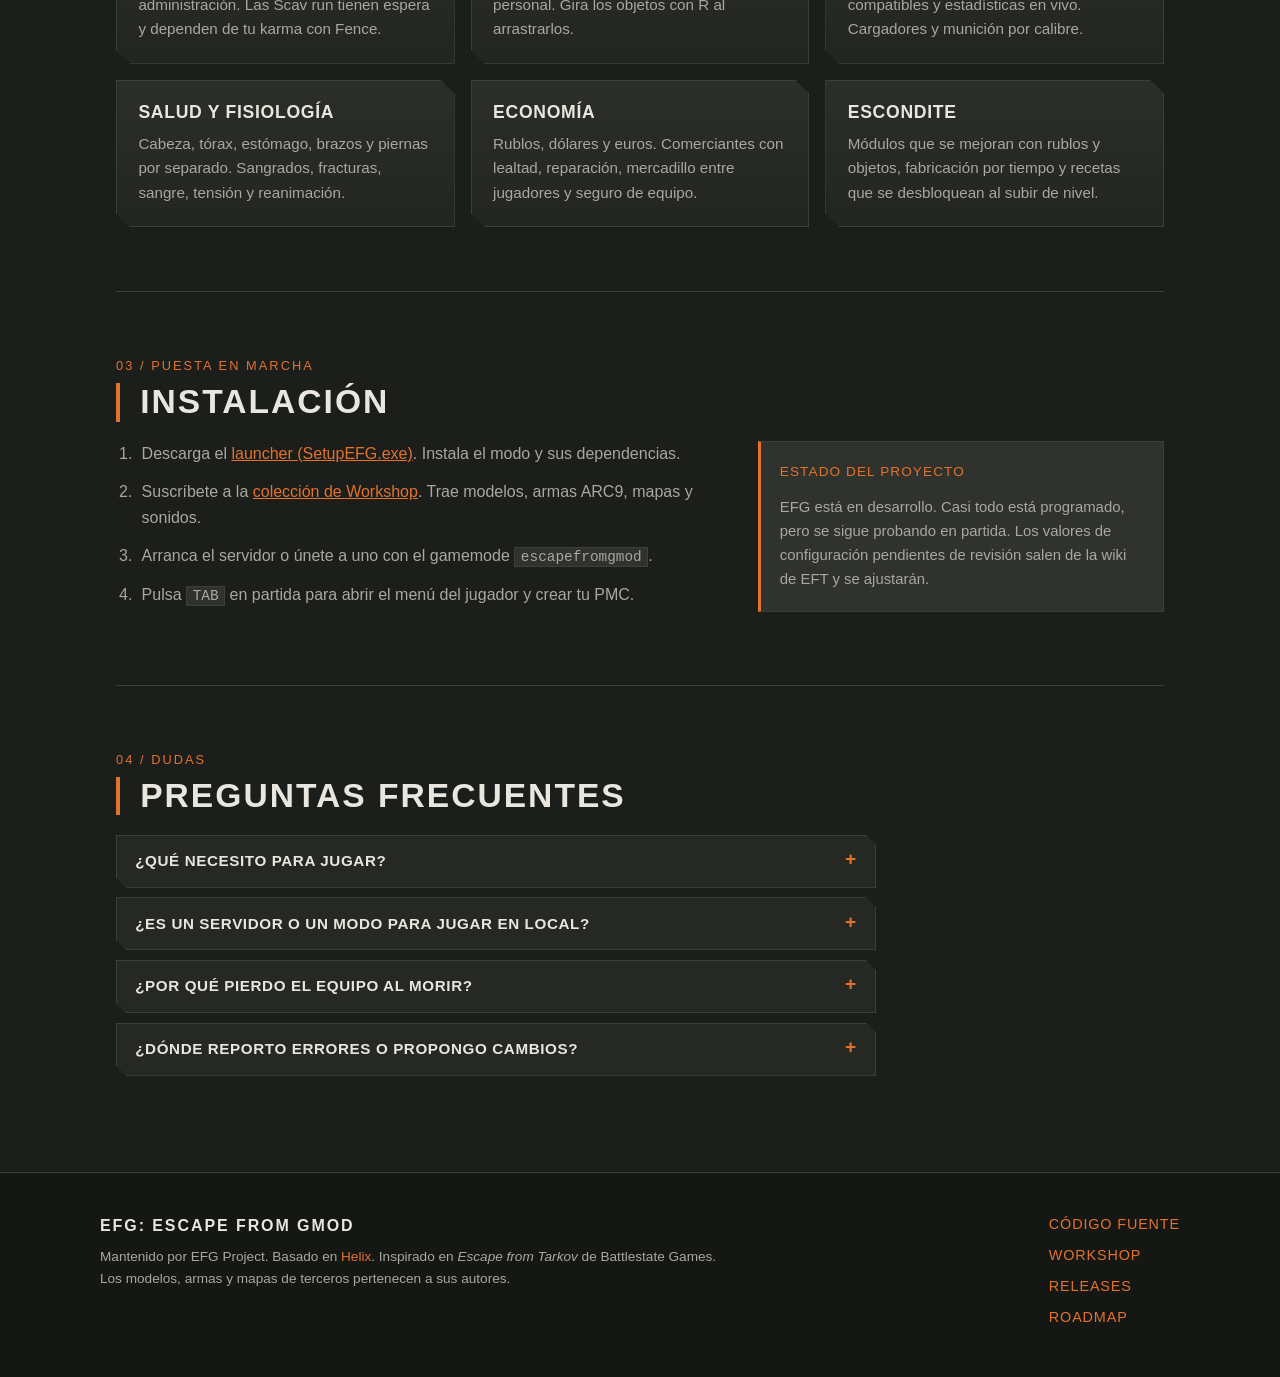
==== commit c1470342: "Añadir página de roadmap interactivo Página aparte con el estado del proyecto: hecho, en curso, avan" ====
--- a/index.html
+++ b/index.html
@@ -32,6 +32,7 @@
 			<a href="#contenido-modo">Contenido</a>
 			<a href="#instalacion">Instalación</a>
 			<a href="#preguntas">Preguntas</a>
+			<a href="roadmap.html">Roadmap</a>
 		</nav>
 		<a class="btn small" href="https://github.com/IosifStalin6773/EFG/releases/download/launcher-latest/SetupEFG.exe">Descargar</a>
 	</header>
@@ -176,6 +177,7 @@
 				<a href="https://github.com/IosifStalin6773/EFG">Código fuente</a>
 				<a href="https://steamcommunity.com/sharedfiles/filedetails/?id=3224545557">Workshop</a>
 				<a href="https://github.com/IosifStalin6773/EFG/releases/tag/launcher-latest">Releases</a>
+				<a href="roadmap.html">Roadmap</a>
 			</nav>
 		</div>
 	</footer>
